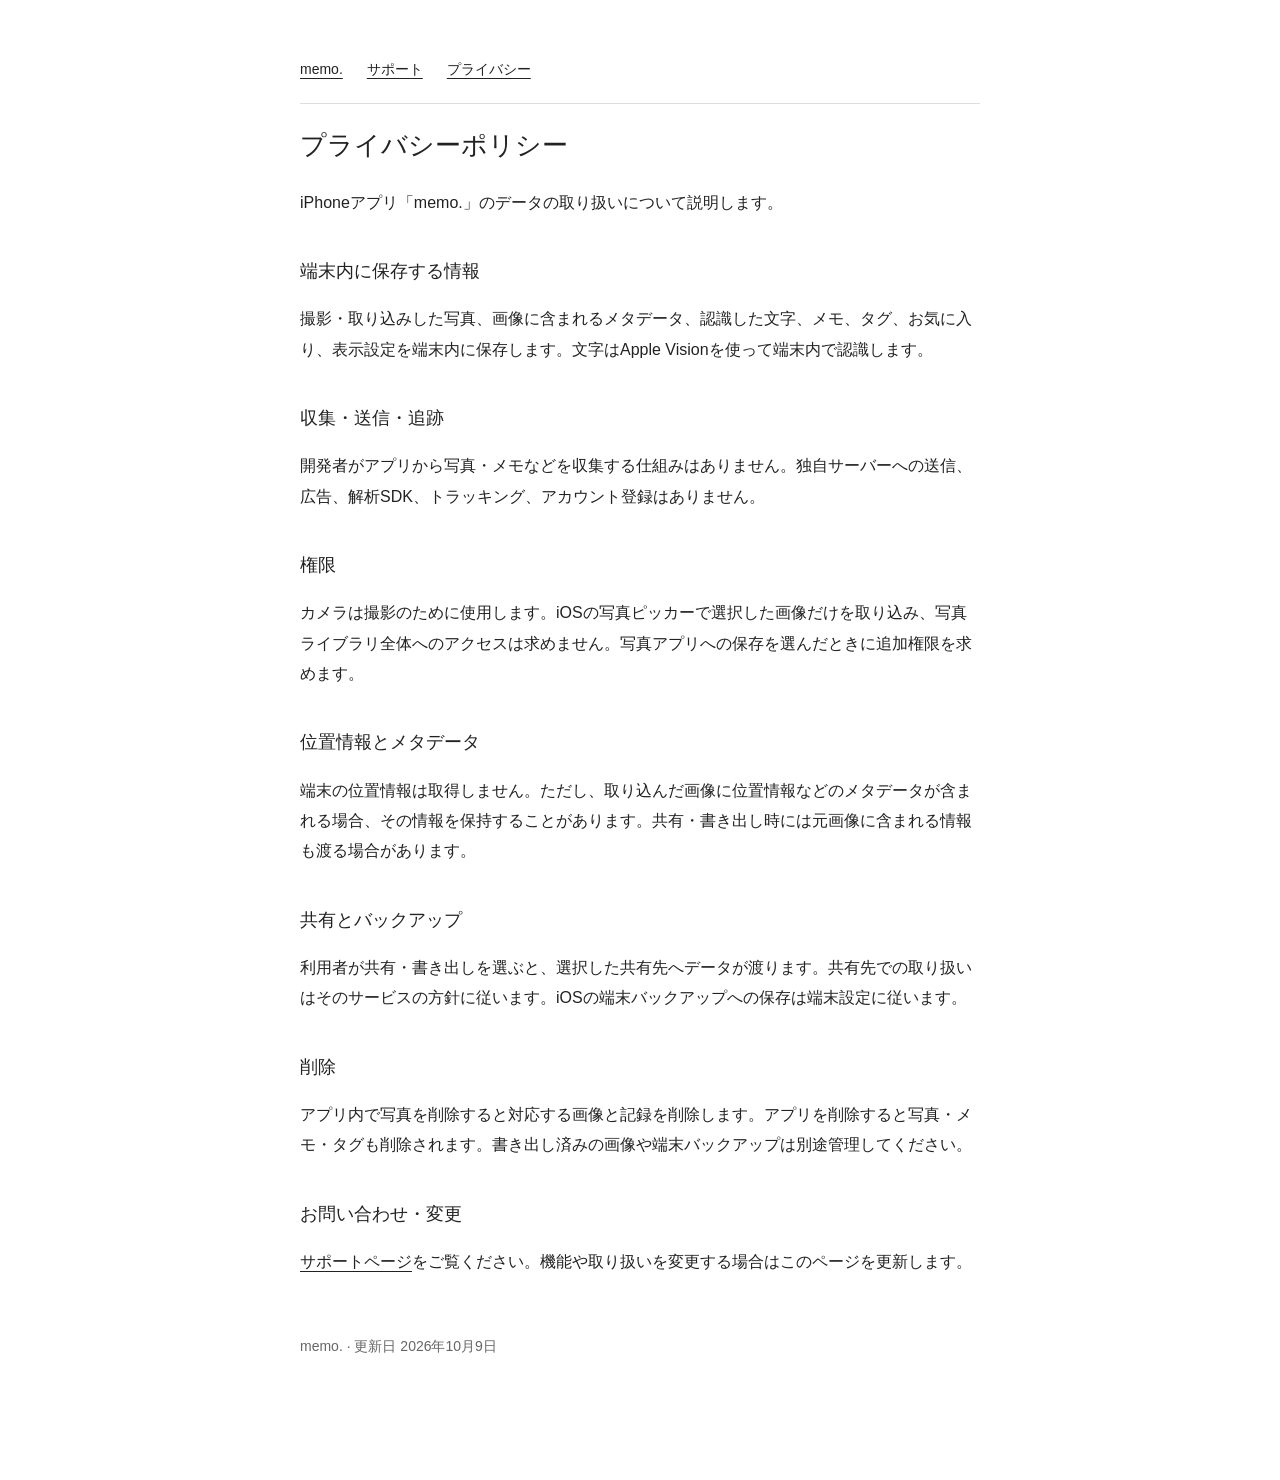
==== privacy.html @ 4437252a "Add memo support site: privacy.html" ====
<!doctype html><html lang="ja"><head><meta charset="utf-8"><meta name="viewport" content="width=device-width,initial-scale=1"><title>プライバシーポリシー — memo.</title><link rel="stylesheet" href="style.css"><link rel="icon" href="icon.svg"></head><body><main><nav><a href="index.html">memo.</a><a href="support.html">サポート</a><a href="privacy.html">プライバシー</a></nav><h1>プライバシーポリシー</h1><p>iPhoneアプリ「memo.」のデータの取り扱いについて説明します。</p><h2>端末内に保存する情報</h2><p>撮影・取り込みした写真、画像に含まれるメタデータ、認識した文字、メモ、タグ、お気に入り、表示設定を端末内に保存します。文字はApple Visionを使って端末内で認識します。</p><h2>収集・送信・追跡</h2><p>開発者がアプリから写真・メモなどを収集する仕組みはありません。独自サーバーへの送信、広告、解析SDK、トラッキング、アカウント登録はありません。</p><h2>権限</h2><p>カメラは撮影のために使用します。iOSの写真ピッカーで選択した画像だけを取り込み、写真ライブラリ全体へのアクセスは求めません。写真アプリへの保存を選んだときに追加権限を求めます。</p><h2>位置情報とメタデータ</h2><p>端末の位置情報は取得しません。ただし、取り込んだ画像に位置情報などのメタデータが含まれる場合、その情報を保持することがあります。共有・書き出し時には元画像に含まれる情報も渡る場合があります。</p><h2>共有とバックアップ</h2><p>利用者が共有・書き出しを選ぶと、選択した共有先へデータが渡ります。共有先での取り扱いはそのサービスの方針に従います。iOSの端末バックアップへの保存は端末設定に従います。</p><h2>削除</h2><p>アプリ内で写真を削除すると対応する画像と記録を削除します。アプリを削除すると写真・メモ・タグも削除されます。書き出し済みの画像や端末バックアップは別途管理してください。</p><h2>お問い合わせ・変更</h2><p><a href="support.html">サポートページ</a>をご覧ください。機能や取り扱いを変更する場合はこのページを更新します。</p><footer>memo. · 更新日 2026年10月9日</footer></main></body></html>
---- style.css ----
body{margin:0;color:#222;background:#fff;font:16px/1.9 -apple-system,BlinkMacSystemFont,"Hiragino Sans",sans-serif}main{max-width:680px;margin:56px auto;padding:0 24px 64px}h1{font-size:26px;font-weight:500}h2{font-size:18px;font-weight:500;margin-top:36px}a{color:inherit;text-underline-offset:4px}nav{display:flex;gap:24px;flex-wrap:wrap;border-bottom:1px solid #ddd;padding-bottom:20px;font-size:14px}footer{margin-top:56px;font-size:14px;color:#666}@media(max-width:600px){main{margin-top:24px}}
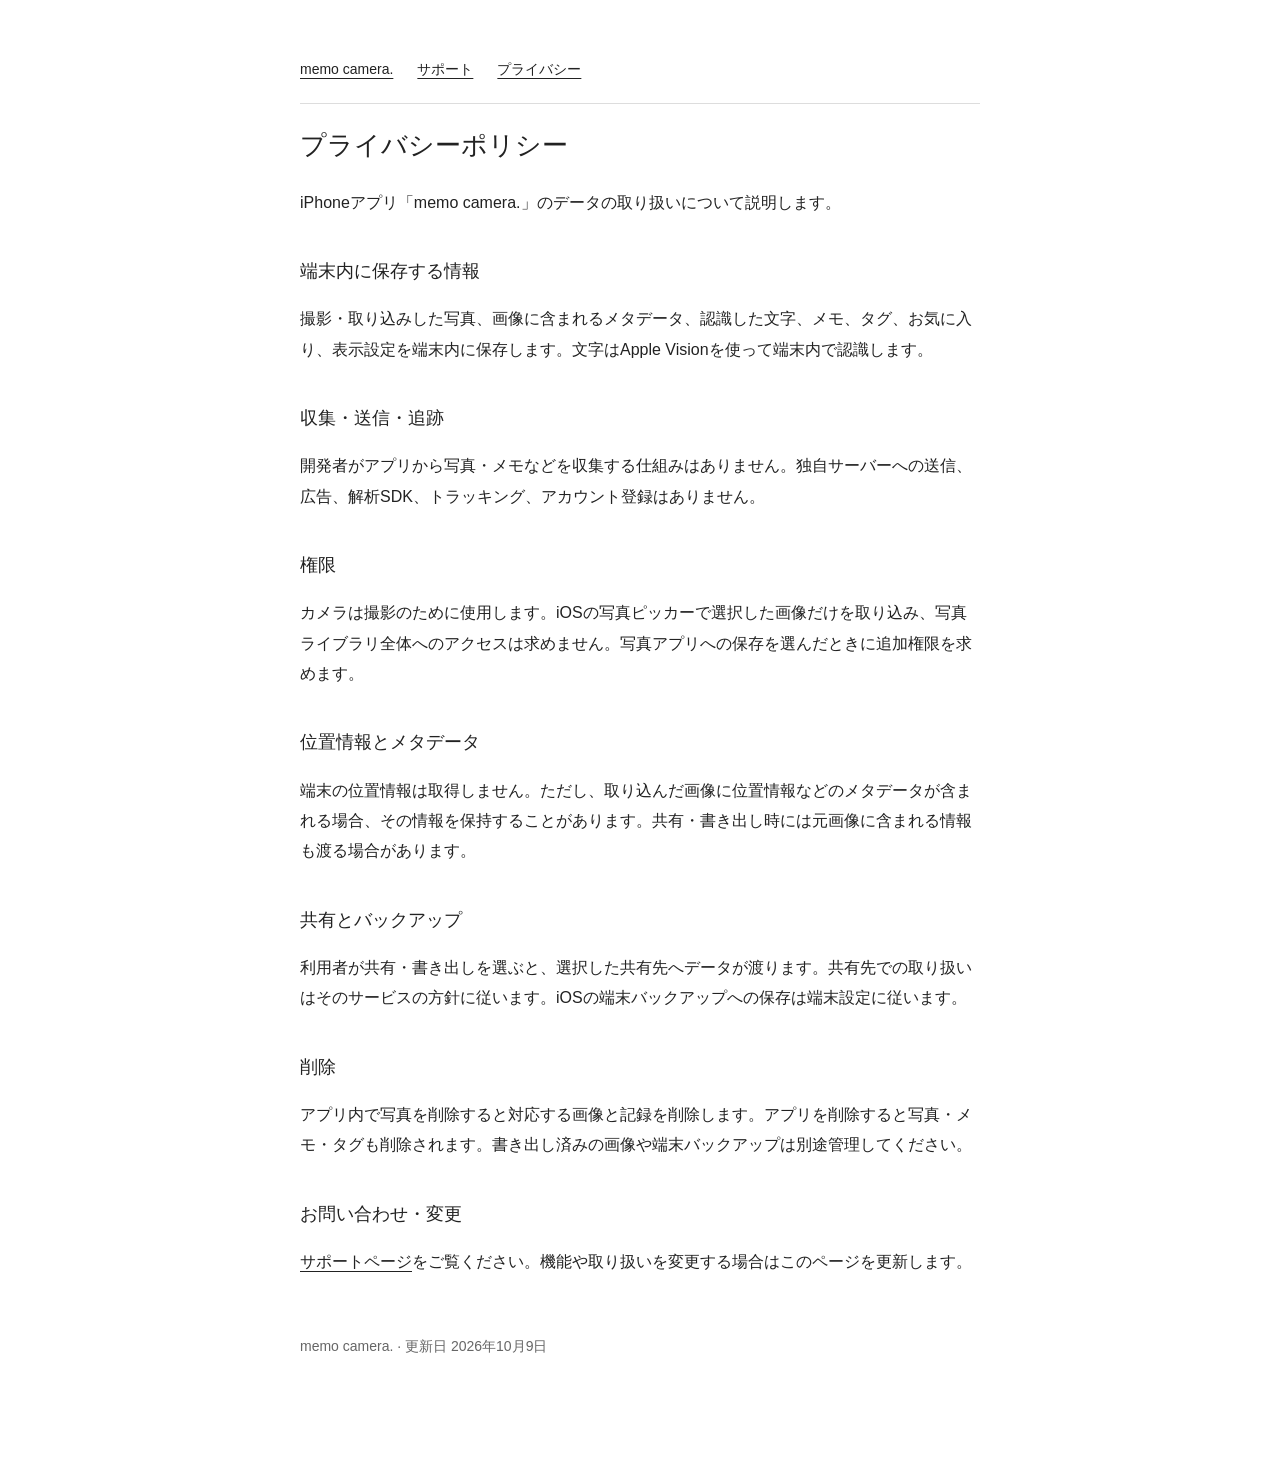
==== commit ba089a30: "Rename app to memo camera." ====
--- a/privacy.html
+++ b/privacy.html
@@ -1 +1 @@
-<!doctype html><html lang="ja"><head><meta charset="utf-8"><meta name="viewport" content="width=device-width,initial-scale=1"><title>プライバシーポリシー — memo.</title><link rel="stylesheet" href="style.css"><link rel="icon" href="icon.svg"></head><body><main><nav><a href="index.html">memo.</a><a href="support.html">サポート</a><a href="privacy.html">プライバシー</a></nav><h1>プライバシーポリシー</h1><p>iPhoneアプリ「memo.」のデータの取り扱いについて説明します。</p><h2>端末内に保存する情報</h2><p>撮影・取り込みした写真、画像に含まれるメタデータ、認識した文字、メモ、タグ、お気に入り、表示設定を端末内に保存します。文字はApple Visionを使って端末内で認識します。</p><h2>収集・送信・追跡</h2><p>開発者がアプリから写真・メモなどを収集する仕組みはありません。独自サーバーへの送信、広告、解析SDK、トラッキング、アカウント登録はありません。</p><h2>権限</h2><p>カメラは撮影のために使用します。iOSの写真ピッカーで選択した画像だけを取り込み、写真ライブラリ全体へのアクセスは求めません。写真アプリへの保存を選んだときに追加権限を求めます。</p><h2>位置情報とメタデータ</h2><p>端末の位置情報は取得しません。ただし、取り込んだ画像に位置情報などのメタデータが含まれる場合、その情報を保持することがあります。共有・書き出し時には元画像に含まれる情報も渡る場合があります。</p><h2>共有とバックアップ</h2><p>利用者が共有・書き出しを選ぶと、選択した共有先へデータが渡ります。共有先での取り扱いはそのサービスの方針に従います。iOSの端末バックアップへの保存は端末設定に従います。</p><h2>削除</h2><p>アプリ内で写真を削除すると対応する画像と記録を削除します。アプリを削除すると写真・メモ・タグも削除されます。書き出し済みの画像や端末バックアップは別途管理してください。</p><h2>お問い合わせ・変更</h2><p><a href="support.html">サポートページ</a>をご覧ください。機能や取り扱いを変更する場合はこのページを更新します。</p><footer>memo. · 更新日 2026年10月9日</footer></main></body></html>+<!doctype html><html lang="ja"><head><meta charset="utf-8"><meta name="viewport" content="width=device-width,initial-scale=1"><title>プライバシーポリシー — memo camera.</title><link rel="stylesheet" href="style.css"><link rel="icon" href="icon.svg"></head><body><main><nav><a href="index.html">memo camera.</a><a href="support.html">サポート</a><a href="privacy.html">プライバシー</a></nav><h1>プライバシーポリシー</h1><p>iPhoneアプリ「memo camera.」のデータの取り扱いについて説明します。</p><h2>端末内に保存する情報</h2><p>撮影・取り込みした写真、画像に含まれるメタデータ、認識した文字、メモ、タグ、お気に入り、表示設定を端末内に保存します。文字はApple Visionを使って端末内で認識します。</p><h2>収集・送信・追跡</h2><p>開発者がアプリから写真・メモなどを収集する仕組みはありません。独自サーバーへの送信、広告、解析SDK、トラッキング、アカウント登録はありません。</p><h2>権限</h2><p>カメラは撮影のために使用します。iOSの写真ピッカーで選択した画像だけを取り込み、写真ライブラリ全体へのアクセスは求めません。写真アプリへの保存を選んだときに追加権限を求めます。</p><h2>位置情報とメタデータ</h2><p>端末の位置情報は取得しません。ただし、取り込んだ画像に位置情報などのメタデータが含まれる場合、その情報を保持することがあります。共有・書き出し時には元画像に含まれる情報も渡る場合があります。</p><h2>共有とバックアップ</h2><p>利用者が共有・書き出しを選ぶと、選択した共有先へデータが渡ります。共有先での取り扱いはそのサービスの方針に従います。iOSの端末バックアップへの保存は端末設定に従います。</p><h2>削除</h2><p>アプリ内で写真を削除すると対応する画像と記録を削除します。アプリを削除すると写真・メモ・タグも削除されます。書き出し済みの画像や端末バックアップは別途管理してください。</p><h2>お問い合わせ・変更</h2><p><a href="support.html">サポートページ</a>をご覧ください。機能や取り扱いを変更する場合はこのページを更新します。</p><footer>memo camera. · 更新日 2026年10月9日</footer></main></body></html>
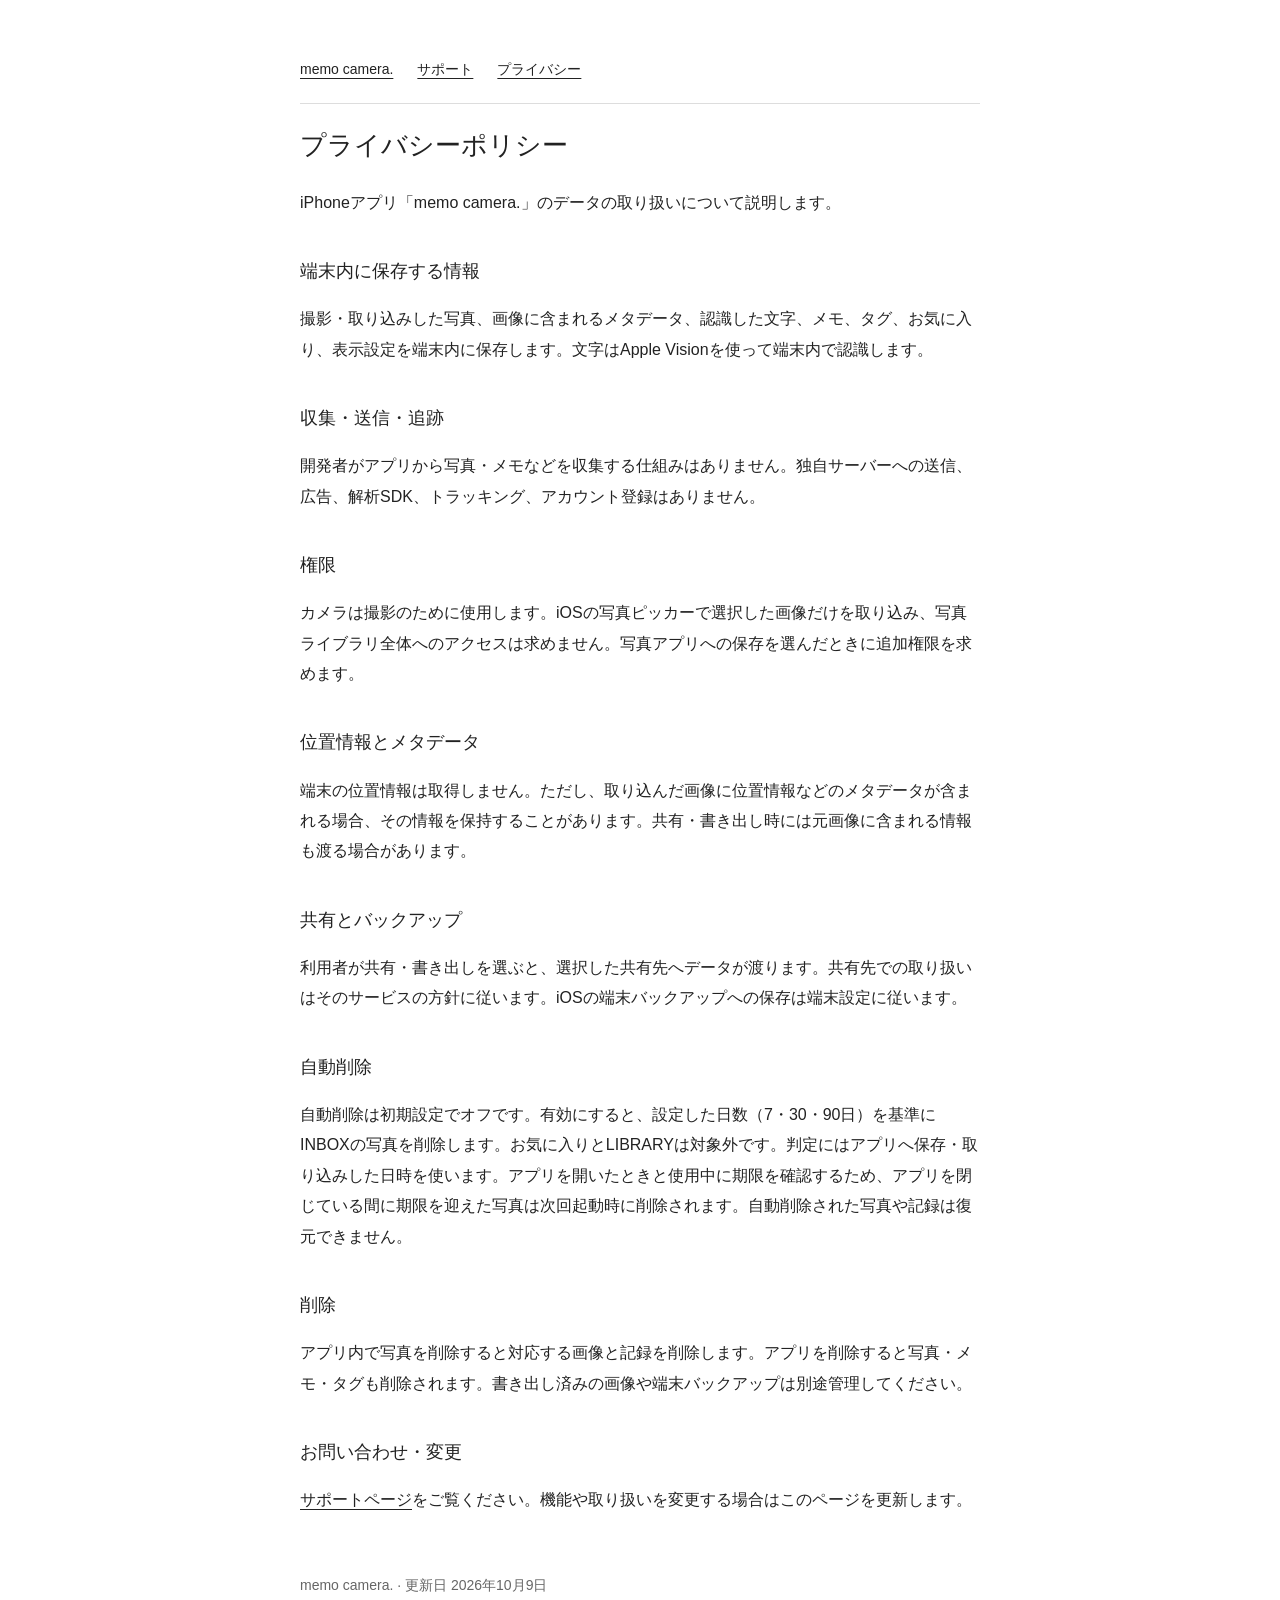
==== commit 5be1bc50: "Update privacy.html" ====
--- a/privacy.html
+++ b/privacy.html
@@ -1 +1 @@
-<!doctype html><html lang="ja"><head><meta charset="utf-8"><meta name="viewport" content="width=device-width,initial-scale=1"><title>プライバシーポリシー — memo camera.</title><link rel="stylesheet" href="style.css"><link rel="icon" href="icon.svg"></head><body><main><nav><a href="index.html">memo camera.</a><a href="support.html">サポート</a><a href="privacy.html">プライバシー</a></nav><h1>プライバシーポリシー</h1><p>iPhoneアプリ「memo camera.」のデータの取り扱いについて説明します。</p><h2>端末内に保存する情報</h2><p>撮影・取り込みした写真、画像に含まれるメタデータ、認識した文字、メモ、タグ、お気に入り、表示設定を端末内に保存します。文字はApple Visionを使って端末内で認識します。</p><h2>収集・送信・追跡</h2><p>開発者がアプリから写真・メモなどを収集する仕組みはありません。独自サーバーへの送信、広告、解析SDK、トラッキング、アカウント登録はありません。</p><h2>権限</h2><p>カメラは撮影のために使用します。iOSの写真ピッカーで選択した画像だけを取り込み、写真ライブラリ全体へのアクセスは求めません。写真アプリへの保存を選んだときに追加権限を求めます。</p><h2>位置情報とメタデータ</h2><p>端末の位置情報は取得しません。ただし、取り込んだ画像に位置情報などのメタデータが含まれる場合、その情報を保持することがあります。共有・書き出し時には元画像に含まれる情報も渡る場合があります。</p><h2>共有とバックアップ</h2><p>利用者が共有・書き出しを選ぶと、選択した共有先へデータが渡ります。共有先での取り扱いはそのサービスの方針に従います。iOSの端末バックアップへの保存は端末設定に従います。</p><h2>削除</h2><p>アプリ内で写真を削除すると対応する画像と記録を削除します。アプリを削除すると写真・メモ・タグも削除されます。書き出し済みの画像や端末バックアップは別途管理してください。</p><h2>お問い合わせ・変更</h2><p><a href="support.html">サポートページ</a>をご覧ください。機能や取り扱いを変更する場合はこのページを更新します。</p><footer>memo camera. · 更新日 2026年10月9日</footer></main></body></html>+<!doctype html><html lang="ja"><head><meta charset="utf-8"><meta name="viewport" content="width=device-width,initial-scale=1"><title>プライバシーポリシー — memo camera.</title><link rel="stylesheet" href="style.css"><link rel="icon" href="icon.svg"></head><body><main><nav><a href="index.html">memo camera.</a><a href="support.html">サポート</a><a href="privacy.html">プライバシー</a></nav><h1>プライバシーポリシー</h1><p>iPhoneアプリ「memo camera.」のデータの取り扱いについて説明します。</p><h2>端末内に保存する情報</h2><p>撮影・取り込みした写真、画像に含まれるメタデータ、認識した文字、メモ、タグ、お気に入り、表示設定を端末内に保存します。文字はApple Visionを使って端末内で認識します。</p><h2>収集・送信・追跡</h2><p>開発者がアプリから写真・メモなどを収集する仕組みはありません。独自サーバーへの送信、広告、解析SDK、トラッキング、アカウント登録はありません。</p><h2>権限</h2><p>カメラは撮影のために使用します。iOSの写真ピッカーで選択した画像だけを取り込み、写真ライブラリ全体へのアクセスは求めません。写真アプリへの保存を選んだときに追加権限を求めます。</p><h2>位置情報とメタデータ</h2><p>端末の位置情報は取得しません。ただし、取り込んだ画像に位置情報などのメタデータが含まれる場合、その情報を保持することがあります。共有・書き出し時には元画像に含まれる情報も渡る場合があります。</p><h2>共有とバックアップ</h2><p>利用者が共有・書き出しを選ぶと、選択した共有先へデータが渡ります。共有先での取り扱いはそのサービスの方針に従います。iOSの端末バックアップへの保存は端末設定に従います。</p><h2>自動削除</h2><p>自動削除は初期設定でオフです。有効にすると、設定した日数（7・30・90日）を基準にINBOXの写真を削除します。お気に入りとLIBRARYは対象外です。判定にはアプリへ保存・取り込みした日時を使います。アプリを開いたときと使用中に期限を確認するため、アプリを閉じている間に期限を迎えた写真は次回起動時に削除されます。自動削除された写真や記録は復元できません。</p><h2>削除</h2><p>アプリ内で写真を削除すると対応する画像と記録を削除します。アプリを削除すると写真・メモ・タグも削除されます。書き出し済みの画像や端末バックアップは別途管理してください。</p><h2>お問い合わせ・変更</h2><p><a href="support.html">サポートページ</a>をご覧ください。機能や取り扱いを変更する場合はこのページを更新します。</p><footer>memo camera. · 更新日 2026年10月9日</footer></main></body></html>
